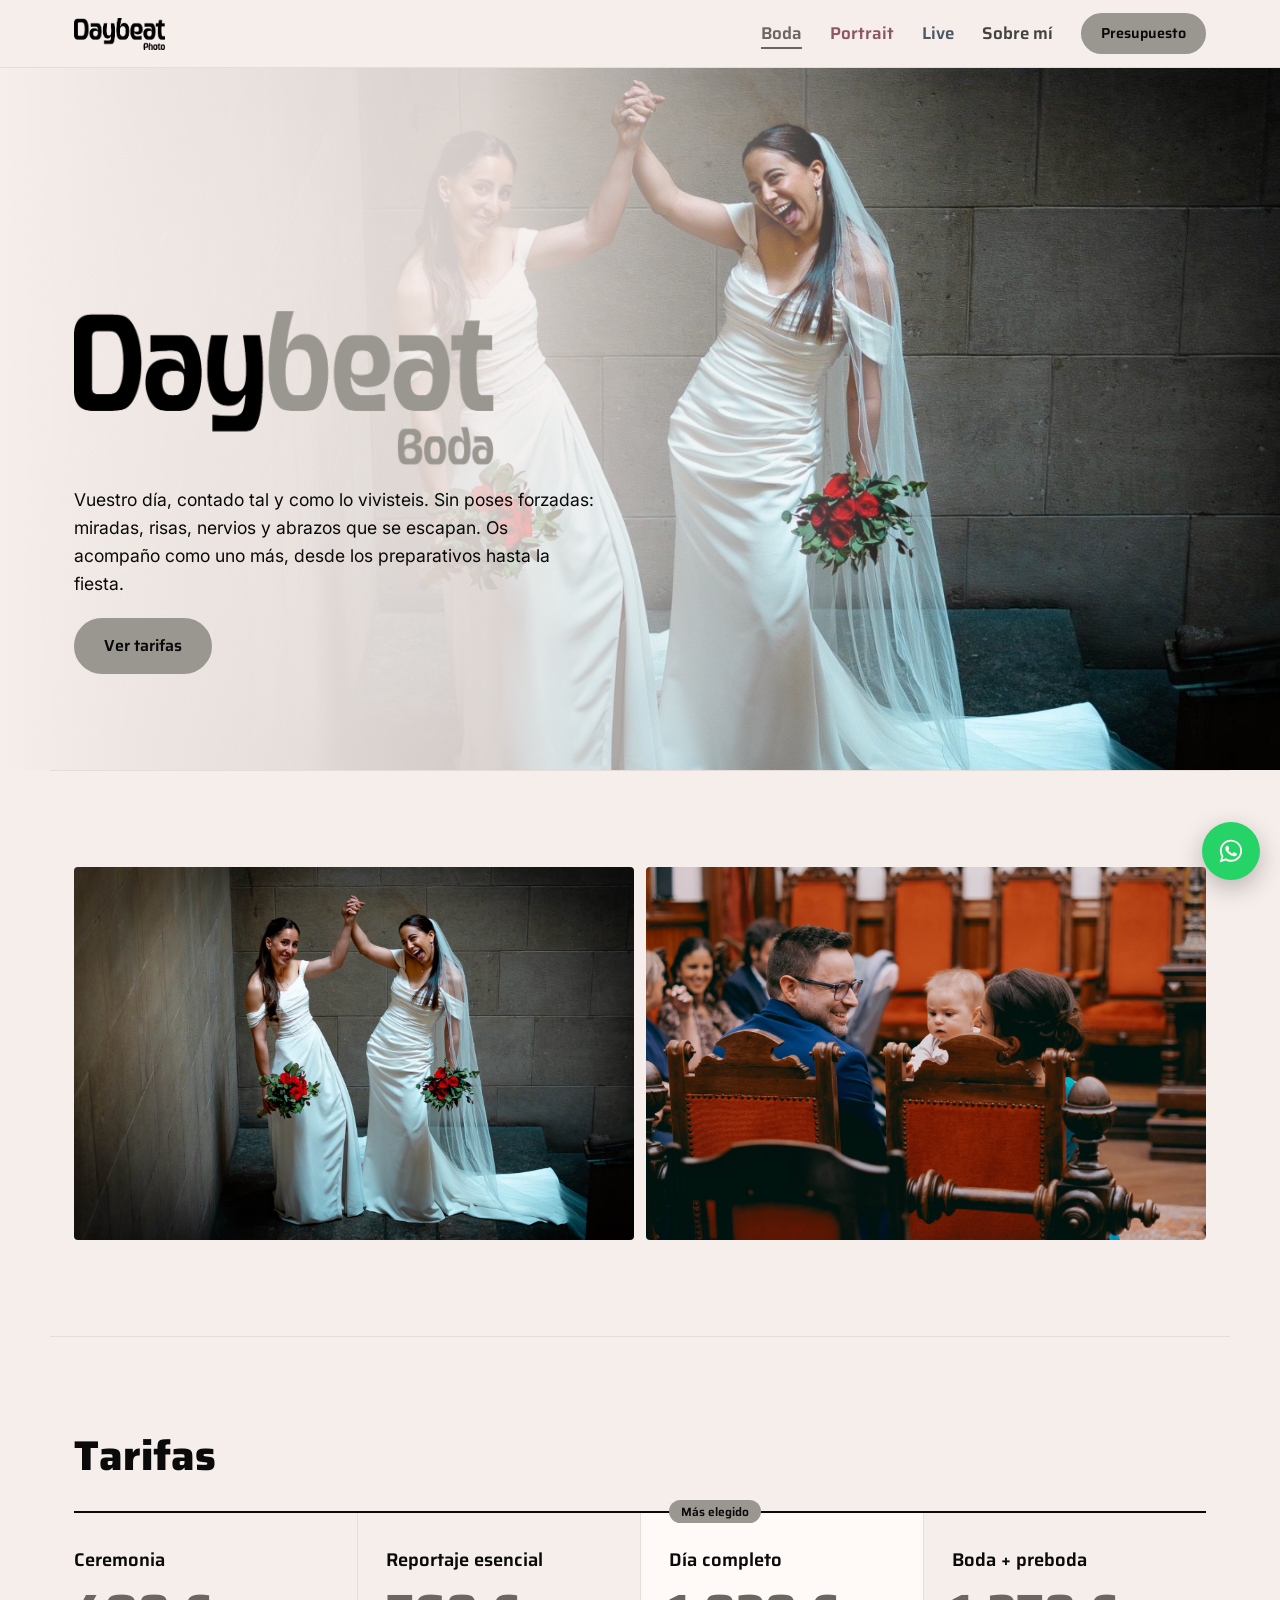
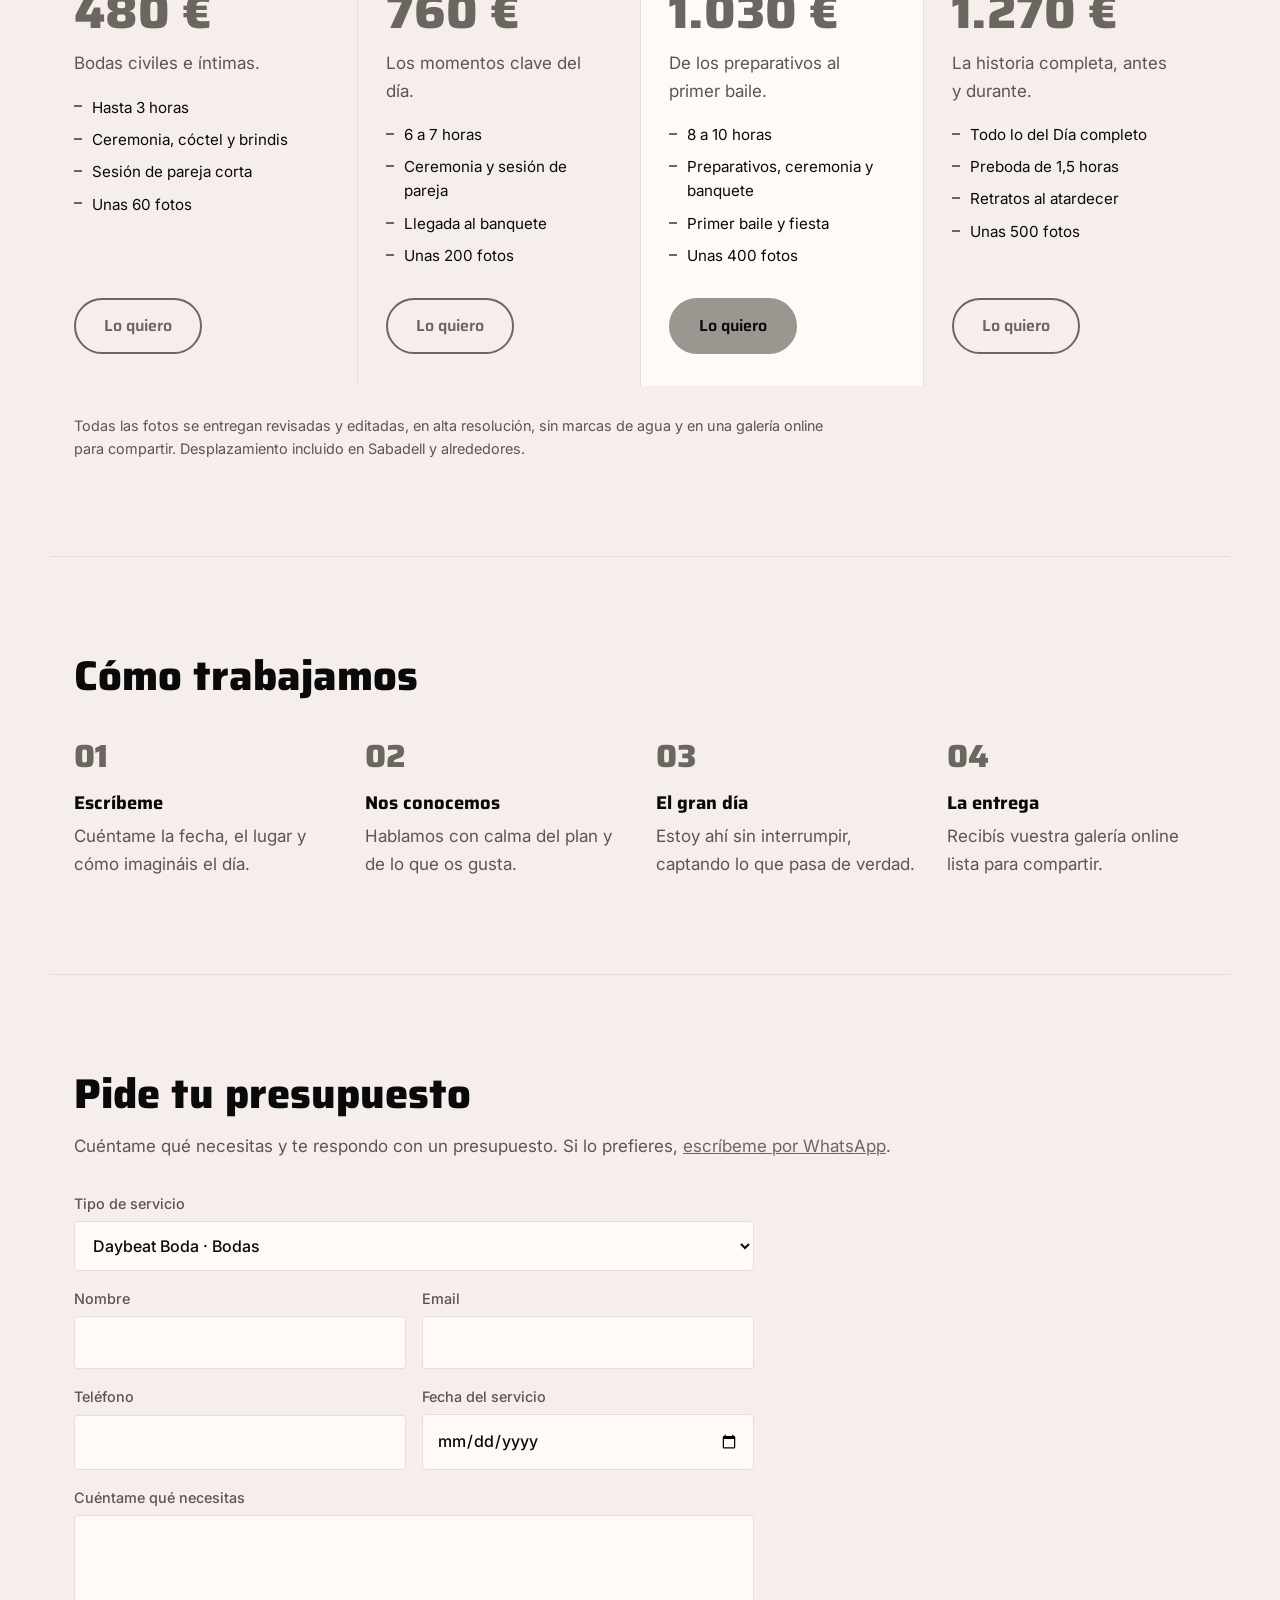
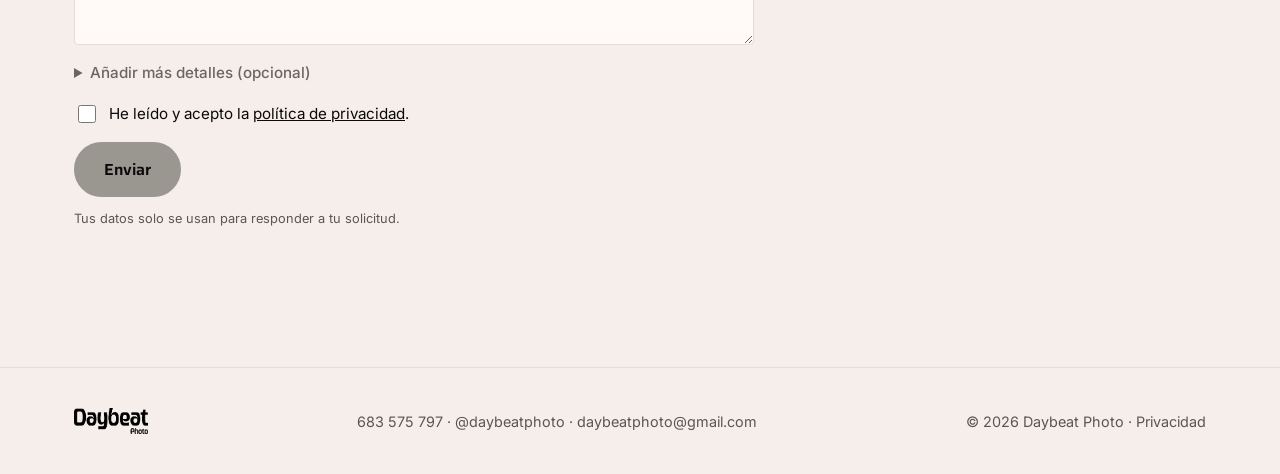
==== boda.html @ 6fe8c912 "Web de Daybeat Photo: portada, Boda, Portrait, Live y privacidad Co-Authored-By: Claude Opus 5.5 (1M" ====
<!doctype html>
<html lang="es">
<head>
  <meta charset="utf-8">
  <meta name="viewport" content="width=device-width, initial-scale=1">
  <title>Daybeat Boda · Fotografía de bodas en Sabadell</title>
  <meta name="description" content="Fotografía de bodas emocional y espontánea en Sabadell. Tarifas desde 480 €.">
  <link rel="preconnect" href="https://fonts.googleapis.com">
  <link rel="preconnect" href="https://fonts.gstatic.com" crossorigin>
  <link href="https://fonts.googleapis.com/css2?family=Saira:wght@400;600;800&family=Inter:wght@400;500&display=swap" rel="stylesheet">
  <link rel="stylesheet" href="styles.css">
</head>
<body class="boda">
  <header class="nav">
    <a class="logo" href="index.html"><img src="img/daybeat-photo.png" alt="Daybeat Photo, inicio"></a>
    <nav>
      <a href="boda.html" class="boda" aria-current="page">Boda</a>
      <a href="portrait.html" class="portrait">Portrait</a>
      <a href="live.html" class="live">Live</a>
      <a href="index.html#sobre-mi" class="nav-about">Sobre mí</a>
      <a href="#contacto" class="btn btn-small">Presupuesto</a>
    </nav>
  </header>

  <main>
    <section class="cover" style="--pos:center 35%">
      <img class="cover-img" src="img/boda/boda-novias.jpg" alt="">
      <div class="cover-inner">
        <img class="brand-logo" src="img/daybeat-boda.png" alt="Daybeat Boda">
        <p class="brand-intro">Vuestro día, contado tal y como lo vivisteis. Sin poses forzadas: miradas, risas, nervios y abrazos que se escapan. Os acompaño como uno más, desde los preparativos hasta la fiesta.</p>
        <a href="#tarifas" class="btn">Ver tarifas</a>
      </div>
    </section>

    <section class="work">
      <div class="gallery">
        <div class="g-row">
          <img src="img/boda/boda-novias.jpg" alt="Dos novias celebrando con los ramos en la mano" loading="lazy" style="flex:1.501 1 0%;aspect-ratio:1.501">
          <img src="img/boda/boda-ceremonia-civil.jpg" alt="Invitados con un bebé durante una ceremonia civil" loading="lazy" style="flex:1.500 1 0%;aspect-ratio:1.500">
        </div>
      </div>
    </section>

    <section id="tarifas">
      <h2>Tarifas</h2>
      <div class="packs cols-4">
        <article class="pack">
          <h4>Ceremonia</h4>
          <p class="price">480 €</p>
          <p class="pack-desc">Bodas civiles e íntimas.</p>
          <ul>
            <li>Hasta 3 horas</li>
            <li>Ceremonia, cóctel y brindis</li>
            <li>Sesión de pareja corta</li>
            <li>Unas 60 fotos</li>
          </ul>
          <a href="#contacto" class="btn btn-outline" data-servicio="Bodas" data-pack="Ceremonia (480 €)">Lo quiero</a>
        </article>
        <article class="pack">
          <h4>Reportaje esencial</h4>
          <p class="price">760 €</p>
          <p class="pack-desc">Los momentos clave del día.</p>
          <ul>
            <li>6 a 7 horas</li>
            <li>Ceremonia y sesión de pareja</li>
            <li>Llegada al banquete</li>
            <li>Unas 200 fotos</li>
          </ul>
          <a href="#contacto" class="btn btn-outline" data-servicio="Bodas" data-pack="Reportaje esencial (760 €)">Lo quiero</a>
        </article>
        <article class="pack featured">
          <p class="tag">Más elegido</p>
          <h4>Día completo</h4>
          <p class="price">1.030 €</p>
          <p class="pack-desc">De los preparativos al primer baile.</p>
          <ul>
            <li>8 a 10 horas</li>
            <li>Preparativos, ceremonia y banquete</li>
            <li>Primer baile y fiesta</li>
            <li>Unas 400 fotos</li>
          </ul>
          <a href="#contacto" class="btn" data-servicio="Bodas" data-pack="Día completo (1.030 €)">Lo quiero</a>
        </article>
        <article class="pack">
          <h4>Boda + preboda</h4>
          <p class="price">1.270 €</p>
          <p class="pack-desc">La historia completa, antes y durante.</p>
          <ul>
            <li>Todo lo del Día completo</li>
            <li>Preboda de 1,5 horas</li>
            <li>Retratos al atardecer</li>
            <li>Unas 500 fotos</li>
          </ul>
          <a href="#contacto" class="btn btn-outline" data-servicio="Bodas" data-pack="Boda + preboda (1.270 €)">Lo quiero</a>
        </article>
      </div>
      <p class="note">Todas las fotos se entregan revisadas y editadas, en alta resolución, sin marcas de agua y en una galería online para compartir. Desplazamiento incluido en Sabadell y alrededores.</p>
    </section>

    <section class="how">
      <h2>Cómo trabajamos</h2>
      <ol class="steps">
        <li><strong>Escríbeme</strong><span>Cuéntame la fecha, el lugar y cómo imagináis el día.</span></li>
        <li><strong>Nos conocemos</strong><span>Hablamos con calma del plan y de lo que os gusta.</span></li>
        <li><strong>El gran día</strong><span>Estoy ahí sin interrumpir, captando lo que pasa de verdad.</span></li>
        <li><strong>La entrega</strong><span>Recibís vuestra galería online lista para compartir.</span></li>
      </ol>
    </section>

    <section id="contacto" class="contact">
      <h2>Pide tu presupuesto</h2>
      <p>Cuéntame qué necesitas y te respondo con un presupuesto. Si lo prefieres, <a href="https://wa.me/34683575797" target="_blank" rel="noopener">escríbeme por WhatsApp</a>.</p>
      <form id="lead-form" novalidate>
        <label>Tipo de servicio
          <select name="servicio" required>
            <option value="">Elige una opción</option>
            <option value="Bodas" selected>Daybeat Boda · Bodas</option>
            <option value="Sesiones personales">Daybeat Portrait · Sesiones personales</option>
            <option value="Conciertos">Daybeat Live · Conciertos, teatro y Carnaval</option>
          </select>
        </label>
        <div class="row">
          <label>Nombre<input name="nombre" required autocomplete="name"></label>
          <label>Email<input name="email" type="email" required autocomplete="email"></label>
        </div>
        <div class="row">
          <label>Teléfono<input name="telefono" type="tel" autocomplete="tel"></label>
          <label>Fecha del servicio<input name="fecha" type="date"></label>
        </div>
        <label>Cuéntame qué necesitas<textarea name="mensaje" rows="4"></textarea></label>
        <details class="more">
          <summary>Añadir más detalles (opcional)</summary>
          <div class="more-fields">
            <div class="row">
              <label>Ubicación<input name="ubicacion"></label>
              <label>Duración<input name="duracion" placeholder="p. ej. 4 horas"></label>
            </div>
            <div class="row">
              <label>Personas<input name="personas" type="number" min="1"></label>
              <label>Presupuesto aproximado<input name="presupuesto" placeholder="p. ej. 800 €"></label>
            </div>
            <label>Extras<input name="extras" placeholder="Álbum, vídeo, segundo fotógrafo..."></label>
          </div>
        </details>
        <label class="check"><input type="checkbox" name="privacidad" required><span>He leído y acepto la <a href="privacidad.html" target="_blank">política de privacidad</a>.</span></label>
        <input name="web" class="hp" tabindex="-1" autocomplete="off" aria-hidden="true">
        <button class="btn" type="submit">Enviar</button>
        <p class="legal">Tus datos solo se usan para responder a tu solicitud.</p>
        <p id="form-status" role="status"></p>
      </form>
    </section>
  </main>

  <footer>
    <a href="index.html"><img src="img/daybeat-photo.png" alt="Daybeat Photo"></a>
    <span><a href="https://wa.me/34683575797">683 575 797</a> · <a href="https://instagram.com/daybeatphoto">@daybeatphoto</a> · <a href="mailto:daybeatphoto@gmail.com">daybeatphoto@gmail.com</a></span>
    <span>© <span id="year"></span> Daybeat Photo · <a href="privacidad.html">Privacidad</a></span>
  </footer>

  <a class="wa-float" href="https://wa.me/34683575797?text=Hola%20David%2C%20he%20visto%20tu%20web%20y%20me%20gustar%C3%ADa%20pedir%20informaci%C3%B3n." target="_blank" rel="noopener" aria-label="Escríbeme por WhatsApp">
    <svg viewBox="0 0 32 32" width="28" height="28" aria-hidden="true"><path fill="currentColor" d="M16 3C9 3 3.3 8.6 3.3 15.6c0 2.4.7 4.7 1.9 6.7L3 29l6.9-2.2c1.9 1 4 1.6 6.1 1.6 7 0 12.7-5.6 12.7-12.6S23 3 16 3zm0 23.1c-1.9 0-3.8-.5-5.4-1.5l-.4-.2-4.1 1.3 1.3-4-.3-.4c-1.1-1.7-1.7-3.6-1.7-5.6C5.4 9.8 10.2 5.1 16 5.1s10.6 4.7 10.6 10.5S21.8 26.1 16 26.1zm5.8-7.8c-.3-.2-1.9-.9-2.2-1s-.5-.2-.7.2-.8 1-1 1.2-.4.2-.7.1c-.3-.2-1.3-.5-2.5-1.6-.9-.8-1.5-1.8-1.7-2.1s0-.5.1-.6l.5-.6c.2-.2.2-.4.3-.6s0-.4 0-.6c-.1-.2-.7-1.7-1-2.3-.3-.6-.5-.5-.7-.5h-.6c-.2 0-.6.1-.9.4s-1.2 1.1-1.2 2.7 1.2 3.1 1.3 3.3c.2.2 2.3 3.5 5.6 4.9 2.8 1.1 3.3.9 3.9.8.6-.1 1.9-.8 2.2-1.5s.3-1.4.2-1.5c-.1-.2-.3-.3-.6-.4z"/></svg>
  </a>
  <script src="main.js"></script>
</body>
</html>
---- styles.css ----
:root {
  --bg: #f6eeeb; --surface: #fffaf8; --text: #0a0a0a; --muted: #5c5653; --line: #e6dcd8;
  --boda: #9a9690; --boda-ink: #6b6760; --portrait: #6a2434; --live: #162638;
  --accent: var(--text); --accent-ink: var(--accent); --on-accent: #fff;
  --radius: 4px; --max: 1180px;
  --display: "Saira", system-ui, sans-serif;
  font-family: "Inter", system-ui, -apple-system, "Segoe UI", sans-serif;
}
.boda { --accent: var(--boda); --accent-ink: var(--boda-ink); --on-accent: var(--text); }
.portrait { --accent: var(--portrait); }
.live { --accent: var(--live); }
/* Live: modo oscuro, como un escenario */
body.dark { --bg: #0d1520; --surface: #142131; --text: #f3eee9; --muted: #a8b2bd; --line: #223247;
  --accent: #9fb6cf; --accent-ink: #9fb6cf; --on-accent: #0d1520; }

* { box-sizing: border-box; }
html { scroll-behavior: smooth; scroll-padding-top: 80px; }
body { margin: 0; background: var(--bg); color: var(--text); line-height: 1.6; font-size: 17px; }
a { color: inherit; }
img { max-width: 100%; display: block; }
h1 { margin: 0; }
h2 { font-family: var(--display); font-weight: 800; font-size: clamp(1.8rem, 4vw, 2.6rem); line-height: 1.1; margin: 0 0 32px; }
main > section { max-width: var(--max); margin: 0 auto; padding: 96px 24px; }
main > section + section { border-top: 1px solid var(--line); }

/* Botones */
.btn { display: inline-block; background: var(--accent); color: var(--on-accent); border: 2px solid var(--accent);
  padding: 13px 28px; border-radius: 999px; font-family: var(--display); font-weight: 600; font-size: 1rem;
  text-decoration: none; cursor: pointer; transition: transform .2s, opacity .2s; }
.btn:hover { transform: translateY(-1px); opacity: .9; }
.btn-outline { background: transparent; color: var(--accent-ink); border-color: currentColor; }
.btn-light { background: #fff; color: #0a0a0a; border-color: #fff; }
.btn-small { padding: 7px 18px; font-size: .9rem; }

/* Navegación */
.nav { position: sticky; top: 0; z-index: 20; background: color-mix(in srgb, var(--bg) 92%, transparent);
  backdrop-filter: blur(10px); border-bottom: 1px solid var(--line); display: flex; justify-content: space-between;
  align-items: center; height: 68px; padding: 0 max(24px, calc((100% - var(--max)) / 2 + 24px));
  transition: background .3s, border-color .3s; }
.logo img { height: 32px; width: auto; }
.nav nav { display: flex; gap: 28px; align-items: center; font-family: var(--display); font-weight: 600; }
.nav nav a:not(.btn) { text-decoration: none; color: var(--text); opacity: .75; }
.nav nav a:not(.btn):hover, .nav nav a[aria-current="page"] { opacity: 1; }
.nav nav a[aria-current="page"] { text-decoration: underline; text-decoration-thickness: 2px; text-underline-offset: 8px; }
.nav nav a.boda { color: var(--boda-ink); }
.nav nav a.portrait { color: var(--portrait); }
.nav nav a.live { color: var(--live); }
body.dark .nav nav a.boda, body.dark .nav nav a.portrait, body.dark .nav nav a.live { color: var(--text); }
/* En la portada el menú flota sobre la foto hasta que haces scroll */
body.home .nav { position: fixed; left: 0; right: 0; background: transparent; border-color: transparent; backdrop-filter: none; }
body.home .nav:not(.solid) .logo img { filter: brightness(0) invert(1); }
body.home .nav:not(.solid) nav a:not(.btn) { color: #fff; opacity: .9; }
body.home .nav:not(.solid) .btn { background: #fff; color: #0a0a0a; border-color: #fff; }
body.home .nav.solid { background: color-mix(in srgb, var(--bg) 92%, transparent); backdrop-filter: blur(10px); border-color: var(--line); }

/* Portada: foto de David a pantalla completa */
.home-hero { position: relative; height: 100svh; min-height: 560px; max-width: none !important; padding: 0 !important;
  display: grid; place-items: center; text-align: center; color: #fff; overflow: hidden; }
.hero-bg, .hero-bg img { position: absolute; inset: 0; width: 100%; height: 100%; }
.hero-bg img { object-fit: cover; object-position: center; animation: hero-zoom 20s ease-out both; }
@keyframes hero-zoom { from { transform: scale(1.06); } to { transform: scale(1); } }
.hero-bg::after { content: ""; position: absolute; inset: 0; background: linear-gradient(180deg, rgba(0,0,0,.45), rgba(0,0,0,.35) 45%, rgba(0,0,0,.65)); }
.home-hero-inner { position: relative; padding: 0 24px; display: grid; justify-items: center; gap: 20px; }
.home-hero h1 img { width: min(560px, 82vw); }
.home-hero .lead { font-size: clamp(1.05rem, 2.4vw, 1.3rem); margin: 0 0 12px; text-shadow: 0 1px 12px rgba(0,0,0,.4); }

/* Tarjetas de servicios */
.cards { display: grid; grid-template-columns: repeat(3, 1fr); gap: 24px; }
.card { background: var(--surface); border-radius: var(--radius); overflow: hidden; text-decoration: none;
  display: grid; justify-items: center; gap: 14px; padding-bottom: 28px; transition: transform .25s, box-shadow .25s; }
.card:hover { transform: translateY(-6px); box-shadow: 0 18px 40px rgba(0,0,0,.12); }
.card-photo { width: 100%; aspect-ratio: 4 / 5; object-fit: cover; transition: transform .6s; }
.card:hover .card-photo { transform: scale(1.03); }
.card-logo { width: 68%; margin-top: 10px; }
.card span { font-family: var(--display); font-weight: 600; color: var(--accent-ink); font-size: .95rem; }

/* Cabecera de cada servicio */
.cover { position: relative; max-width: none !important; padding: 0 !important; min-height: 78svh; display: grid; align-items: end; overflow: hidden; }
.cover-img { position: absolute; inset: 0; width: 100%; height: 100%; object-fit: cover; object-position: var(--pos, center); }
.cover::after { content: ""; position: absolute; inset: 0; background: linear-gradient(90deg, var(--bg) 0%, color-mix(in srgb, var(--bg) 85%, transparent) 38%, transparent 75%); }
.cover-inner { position: relative; z-index: 1; width: 100%; max-width: var(--max); margin: 0 auto; padding: 96px 24px; display: grid; gap: 20px; justify-items: start; }
.brand-logo { width: min(420px, 80vw); }
.brand-intro { max-width: 520px; font-size: 1.1rem; margin: 0; }

/* Galería: cada foto con su proporción, sin recortes */
.gallery { display: grid; gap: 12px; }
.g-row { display: flex; gap: 12px; }
.gallery img { min-width: 0; height: auto; border-radius: var(--radius); cursor: zoom-in; transition: opacity .2s; }
.gallery img:hover { opacity: .9; }
.lightbox { position: fixed; inset: 0; background: rgba(0,0,0,.92); display: grid; place-items: center; z-index: 50; cursor: zoom-out; }
.lightbox img { max-width: 92vw; max-height: 90vh; border-radius: var(--radius); }

/* Tarifas */
.packs { display: grid; gap: 0; border-top: 2px solid var(--text); }
.cols-4 { grid-template-columns: repeat(4, 1fr); }
.cols-3 { grid-template-columns: repeat(3, 1fr); }
.pack { position: relative; padding: 32px 28px 32px 0; display: flex; flex-direction: column; gap: 10px; }
.pack + .pack { padding-left: 28px; border-left: 1px solid var(--line); }
.pack h4 { font-family: var(--display); font-weight: 600; font-size: 1.15rem; margin: 0; }
.price { font-family: var(--display); font-weight: 800; font-size: clamp(2.2rem, 4vw, 3rem); line-height: 1; margin: 4px 0; color: var(--accent-ink); }
.pack-desc { margin: 0; color: var(--muted); }
.pack ul { list-style: none; margin: 8px 0 20px; padding: 0; display: grid; gap: 8px; font-size: .95rem; flex: 1; align-content: start; }
.pack li { padding-left: 18px; position: relative; }
.pack li::before { content: ""; position: absolute; left: 0; top: .65em; width: 8px; height: 2px; background: var(--accent-ink); }
.pack .btn { align-self: start; }
.pack .tag { position: absolute; top: -13px; left: 28px; margin: 0; background: var(--accent); color: var(--on-accent);
  font-family: var(--display); font-size: .75rem; font-weight: 600; padding: 2px 12px; border-radius: 999px; }
.pack.featured { background: var(--surface); padding-left: 28px; }
.note { color: var(--muted); font-size: .9rem; margin: 28px 0 0; max-width: 760px; }

/* Cómo trabajamos */
.steps { list-style: none; counter-reset: step; padding: 0; margin: 0; display: grid; grid-template-columns: repeat(4, 1fr); gap: 32px; }
.steps li { counter-increment: step; display: grid; gap: 6px; align-content: start; }
.steps li::before { content: counter(step, decimal-leading-zero); font-family: var(--display); font-weight: 800; font-size: 2rem; color: var(--accent-ink); }
.steps strong { font-family: var(--display); font-size: 1.15rem; }
.steps span { color: var(--muted); }

/* Sobre mí */
.about { display: grid; justify-items: center; text-align: center; }
.about img { width: 260px; aspect-ratio: 1; object-fit: cover; border-radius: 50%; }
.about h2 { margin-bottom: 16px; }
.about p { color: var(--muted); max-width: 580px; }
.contact-links { display: flex; flex-wrap: wrap; gap: 20px; align-items: center; justify-content: center; margin-top: 8px; }
.contact-links a:not(.btn) { text-underline-offset: 4px; }

/* Formulario */
.contact > p { color: var(--muted); margin: -16px 0 32px; }
.contact > p a { color: var(--accent-ink); }
form { display: grid; gap: 16px; max-width: 680px; }
.row { display: grid; grid-template-columns: 1fr 1fr; gap: 16px; }
label { display: grid; gap: 6px; color: var(--muted); font-size: .9rem; font-weight: 500; }
input, textarea, select { width: 100%; min-width: 0; background: var(--surface); border: 1px solid var(--line); color: var(--text);
  padding: 13px 14px; border-radius: var(--radius); font: inherit; font-size: 1rem; }
input:focus, textarea:focus, select:focus { outline: 2px solid var(--accent-ink); border-color: transparent; }
body.dark input, body.dark select, body.dark textarea { color-scheme: dark; }
.more summary { cursor: pointer; color: var(--accent-ink); font-weight: 500; font-size: .95rem; }
.more-fields { display: grid; gap: 16px; margin-top: 16px; }
form .btn { justify-self: start; }
.hp { position: absolute; left: -9999px; }
#form-status { min-height: 1.5em; margin: 0; }

/* Pie y WhatsApp */
footer { border-top: 1px solid var(--line); padding: 40px max(24px, calc((100% - var(--max)) / 2 + 24px));
  display: flex; justify-content: space-between; align-items: center; gap: 16px; color: var(--muted); font-size: .9rem; }
footer img { height: 26px; width: auto; }
footer a { text-decoration: none; }
footer a:hover { text-decoration: underline; }
.wa-float { position: fixed; right: 20px; bottom: 20px; z-index: 30; width: 58px; height: 58px; border-radius: 50%;
  background: #25d366; color: #fff; display: grid; place-items: center; box-shadow: 0 8px 24px rgba(0,0,0,.25); transition: transform .2s; }
.wa-float:hover { transform: scale(1.08); }

@media (max-width: 960px) {
  .cols-4, .cols-3 { grid-template-columns: 1fr 1fr; }
  .pack:nth-child(odd) { padding-left: 0; border-left: 0; }
  .pack:nth-child(n+3) { border-top: 1px solid var(--line); }
  .pack.featured { padding-left: 28px; }
  .steps { grid-template-columns: 1fr 1fr; }
  .cards { grid-template-columns: 1fr; max-width: 520px; margin: 0 auto; }
  .card-photo { aspect-ratio: 3 / 2; }
}
@media (max-width: 760px) {
  body { font-size: 16px; }
  main > section { padding: 64px 18px; }
  .nav { padding: 0 16px; }
  .nav nav { gap: 12px; font-size: .85rem; }
  .nav nav .nav-about { display: none; }
  .nav .btn-small { padding: 6px 12px; font-size: .8rem; }
  .logo img { height: 26px; }
  .cover { min-height: auto; align-items: stretch; }
  .cover-img { position: relative; height: 46svh; }
  .cover::after { display: none; }
  .cover-inner { padding: 32px 18px 8px; }
  .cols-4, .cols-3, .steps, .row { grid-template-columns: 1fr; }
  .pack, .pack + .pack, .pack.featured { padding: 28px 0; border-left: 0; }
  .pack + .pack { border-top: 1px solid var(--line); }
  .pack.featured { padding: 28px 18px; }
  .g-row { flex-direction: column; }
  .gallery img { width: 100%; }
  .about { grid-template-columns: 1fr; justify-items: center; text-align: center; gap: 24px; }
  .about img { width: 180px; }
  .contact-links { justify-content: center; }
  footer { flex-direction: column; text-align: center; }
  .wa-float { width: 52px; height: 52px; right: 14px; bottom: 14px; }
}
@media (prefers-reduced-motion: reduce) { html { scroll-behavior: auto; } .hero-bg img { animation: none; } }
label, .row > * { min-width: 0; }

/* Privacidad */
.check { display: flex; gap: 10px; align-items: flex-start; font-weight: 400; color: var(--text); font-size: .95rem; }
.check input { width: 18px; height: 18px; margin-top: 3px; flex: none; accent-color: var(--accent-ink); }
.check a, footer span a { color: inherit; }
.legal { color: var(--muted); font-size: .8rem; margin: -4px 0 0; }
.legal-page { max-width: 760px !important; }
.legal-page h1 { font-family: var(--display); font-weight: 800; font-size: clamp(2rem, 5vw, 3rem); line-height: 1.1; margin: 0 0 8px; }
.legal-page .updated { color: var(--muted); margin: 0 0 40px; }
.legal-page h2 { font-size: 1.3rem; margin: 36px 0 8px; }
.legal-page p { margin: 0; color: var(--muted); }
.legal-page a { color: var(--text); }
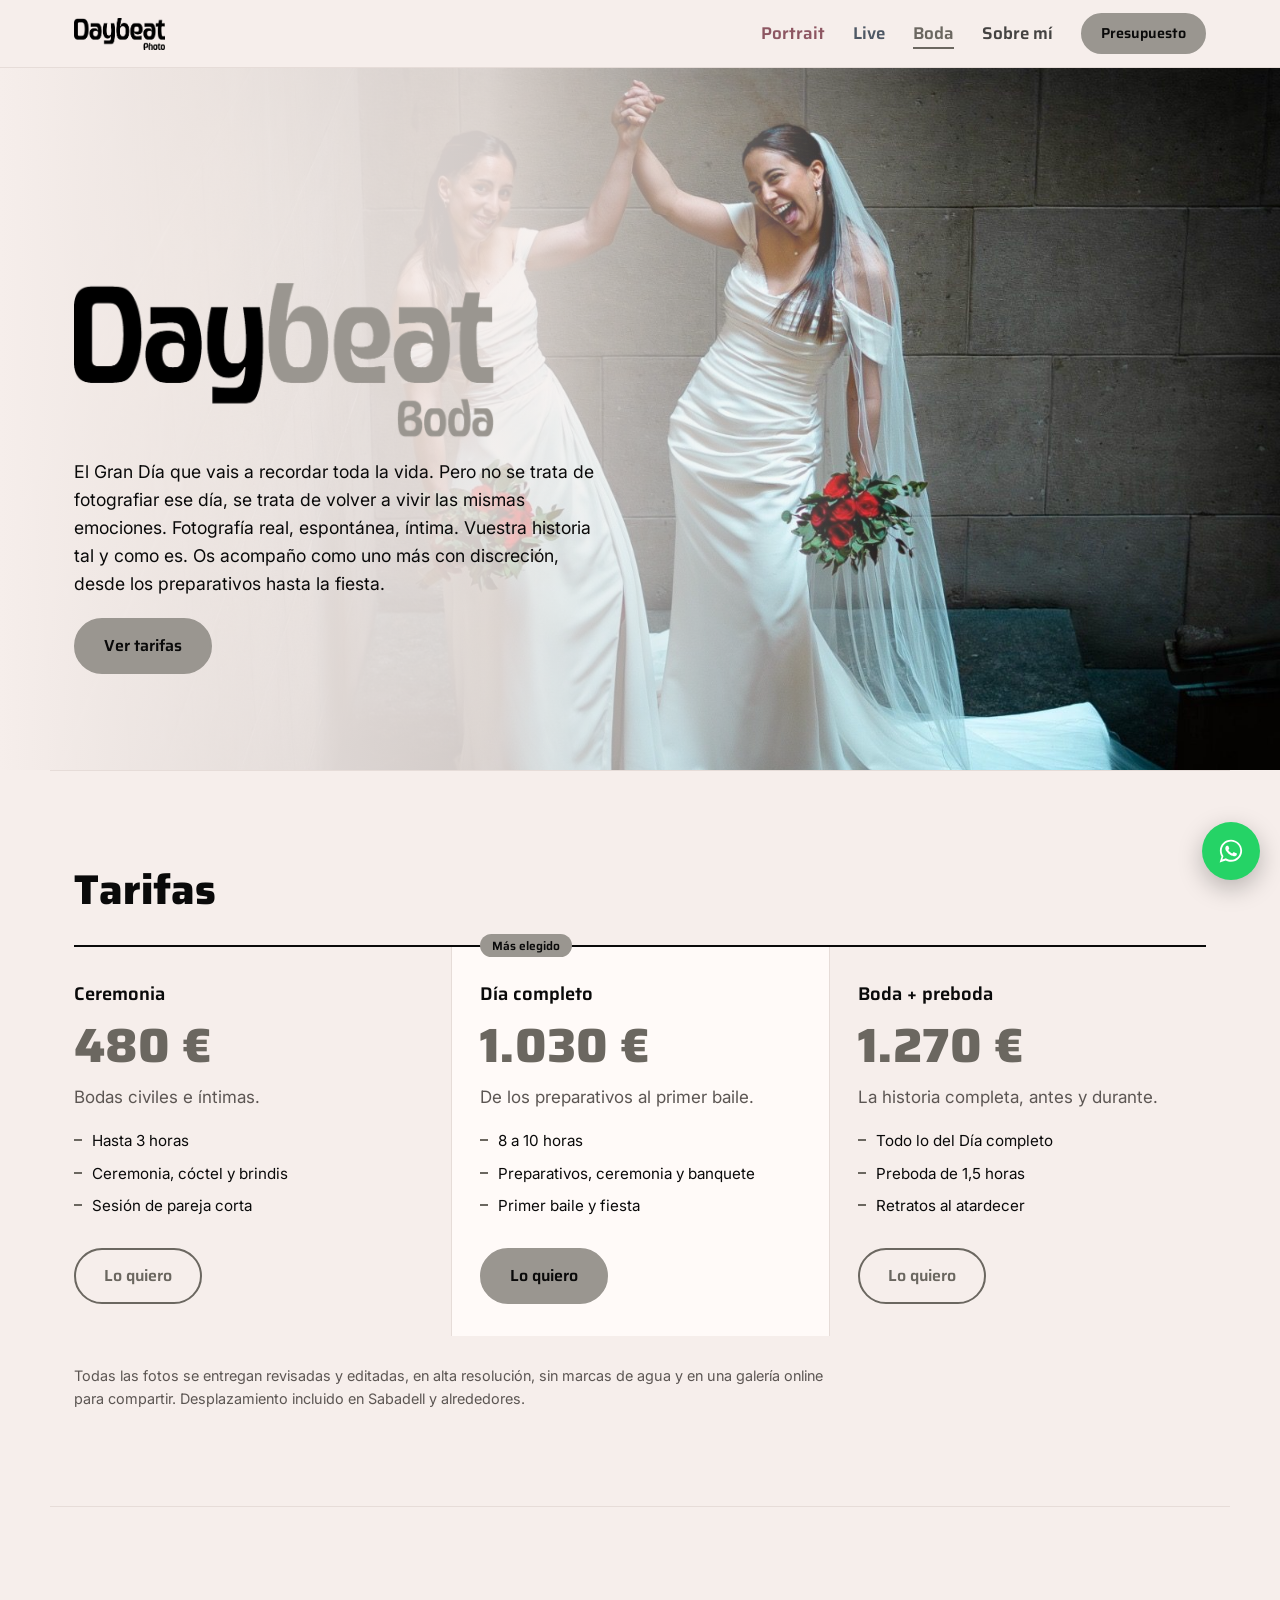
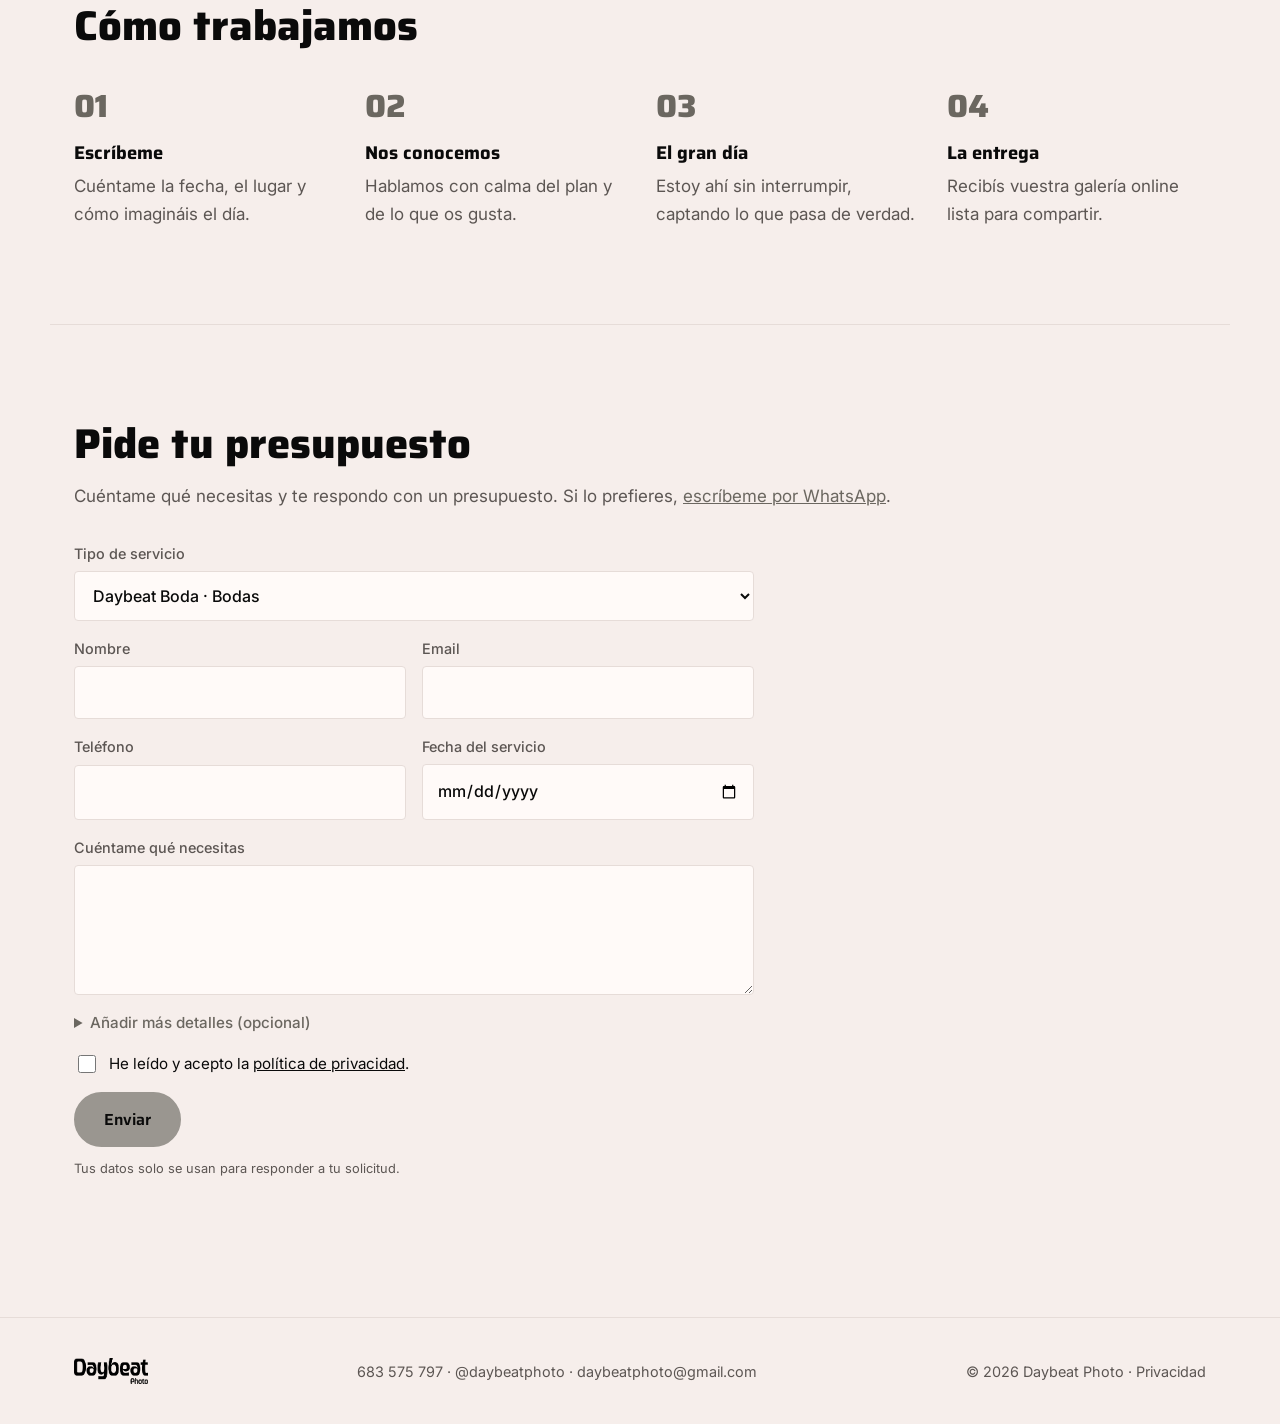
==== commit f744a2d6: "Cambios del cliente: portada nueva, orden del menú, textos y tarifas de Boda Co-Authored-By: Claude " ====
--- a/boda.html
+++ b/boda.html
@@ -14,9 +14,9 @@
   <header class="nav">
     <a class="logo" href="index.html"><img src="img/daybeat-photo.png" alt="Daybeat Photo, inicio"></a>
     <nav>
-      <a href="boda.html" class="boda" aria-current="page">Boda</a>
       <a href="portrait.html" class="portrait">Portrait</a>
       <a href="live.html" class="live">Live</a>
+      <a href="boda.html" class="boda" aria-current="page">Boda</a>
       <a href="index.html#sobre-mi" class="nav-about">Sobre mí</a>
       <a href="#contacto" class="btn btn-small">Presupuesto</a>
     </nav>
@@ -27,23 +27,14 @@
       <img class="cover-img" src="img/boda/boda-novias.jpg" alt="">
       <div class="cover-inner">
         <img class="brand-logo" src="img/daybeat-boda.png" alt="Daybeat Boda">
-        <p class="brand-intro">Vuestro día, contado tal y como lo vivisteis. Sin poses forzadas: miradas, risas, nervios y abrazos que se escapan. Os acompaño como uno más, desde los preparativos hasta la fiesta.</p>
+        <p class="brand-intro">El Gran Día que vais a recordar toda la vida. Pero no se trata de fotografiar ese día, se trata de volver a vivir las mismas emociones. Fotografía real, espontánea, íntima. Vuestra historia tal y como es. Os acompaño como uno más con discreción, desde los preparativos hasta la fiesta.</p>
         <a href="#tarifas" class="btn">Ver tarifas</a>
-      </div>
-    </section>
-
-    <section class="work">
-      <div class="gallery">
-        <div class="g-row">
-          <img src="img/boda/boda-novias.jpg" alt="Dos novias celebrando con los ramos en la mano" loading="lazy" style="flex:1.501 1 0%;aspect-ratio:1.501">
-          <img src="img/boda/boda-ceremonia-civil.jpg" alt="Invitados con un bebé durante una ceremonia civil" loading="lazy" style="flex:1.500 1 0%;aspect-ratio:1.500">
-        </div>
       </div>
     </section>
 
     <section id="tarifas">
       <h2>Tarifas</h2>
-      <div class="packs cols-4">
+      <div class="packs cols-3">
         <article class="pack">
           <h4>Ceremonia</h4>
           <p class="price">480 €</p>
@@ -52,21 +43,8 @@
             <li>Hasta 3 horas</li>
             <li>Ceremonia, cóctel y brindis</li>
             <li>Sesión de pareja corta</li>
-            <li>Unas 60 fotos</li>
           </ul>
           <a href="#contacto" class="btn btn-outline" data-servicio="Bodas" data-pack="Ceremonia (480 €)">Lo quiero</a>
-        </article>
-        <article class="pack">
-          <h4>Reportaje esencial</h4>
-          <p class="price">760 €</p>
-          <p class="pack-desc">Los momentos clave del día.</p>
-          <ul>
-            <li>6 a 7 horas</li>
-            <li>Ceremonia y sesión de pareja</li>
-            <li>Llegada al banquete</li>
-            <li>Unas 200 fotos</li>
-          </ul>
-          <a href="#contacto" class="btn btn-outline" data-servicio="Bodas" data-pack="Reportaje esencial (760 €)">Lo quiero</a>
         </article>
         <article class="pack featured">
           <p class="tag">Más elegido</p>
@@ -77,7 +55,6 @@
             <li>8 a 10 horas</li>
             <li>Preparativos, ceremonia y banquete</li>
             <li>Primer baile y fiesta</li>
-            <li>Unas 400 fotos</li>
           </ul>
           <a href="#contacto" class="btn" data-servicio="Bodas" data-pack="Día completo (1.030 €)">Lo quiero</a>
         </article>
@@ -89,7 +66,6 @@
             <li>Todo lo del Día completo</li>
             <li>Preboda de 1,5 horas</li>
             <li>Retratos al atardecer</li>
-            <li>Unas 500 fotos</li>
           </ul>
           <a href="#contacto" class="btn btn-outline" data-servicio="Bodas" data-pack="Boda + preboda (1.270 €)">Lo quiero</a>
         </article>
--- a/styles.css
+++ b/styles.css
@@ -57,8 +57,8 @@
 .home-hero { position: relative; height: 100svh; min-height: 560px; max-width: none !important; padding: 0 !important;
   display: grid; place-items: center; text-align: center; color: #fff; overflow: hidden; }
 .hero-bg, .hero-bg img { position: absolute; inset: 0; width: 100%; height: 100%; }
-.hero-bg img { object-fit: cover; object-position: center; animation: hero-zoom 20s ease-out both; }
-@keyframes hero-zoom { from { transform: scale(1.06); } to { transform: scale(1); } }
+.hero-bg img { object-fit: cover; object-position: center; animation: hero-zoom 14s cubic-bezier(.2,.6,.2,1) both; }
+@keyframes hero-zoom { from { transform: scale(1.25); } to { transform: scale(1); } }
 .hero-bg::after { content: ""; position: absolute; inset: 0; background: linear-gradient(180deg, rgba(0,0,0,.45), rgba(0,0,0,.35) 45%, rgba(0,0,0,.65)); }
 .home-hero-inner { position: relative; padding: 0 24px; display: grid; justify-items: center; gap: 20px; }
 .home-hero h1 img { width: min(560px, 82vw); }
@@ -196,3 +196,4 @@
 .legal-page h2 { font-size: 1.3rem; margin: 36px 0 8px; }
 .legal-page p { margin: 0; color: var(--muted); }
 .legal-page a { color: var(--text); }
+@media (max-width: 760px) { .hero-bg img { object-position: 75% center; } }
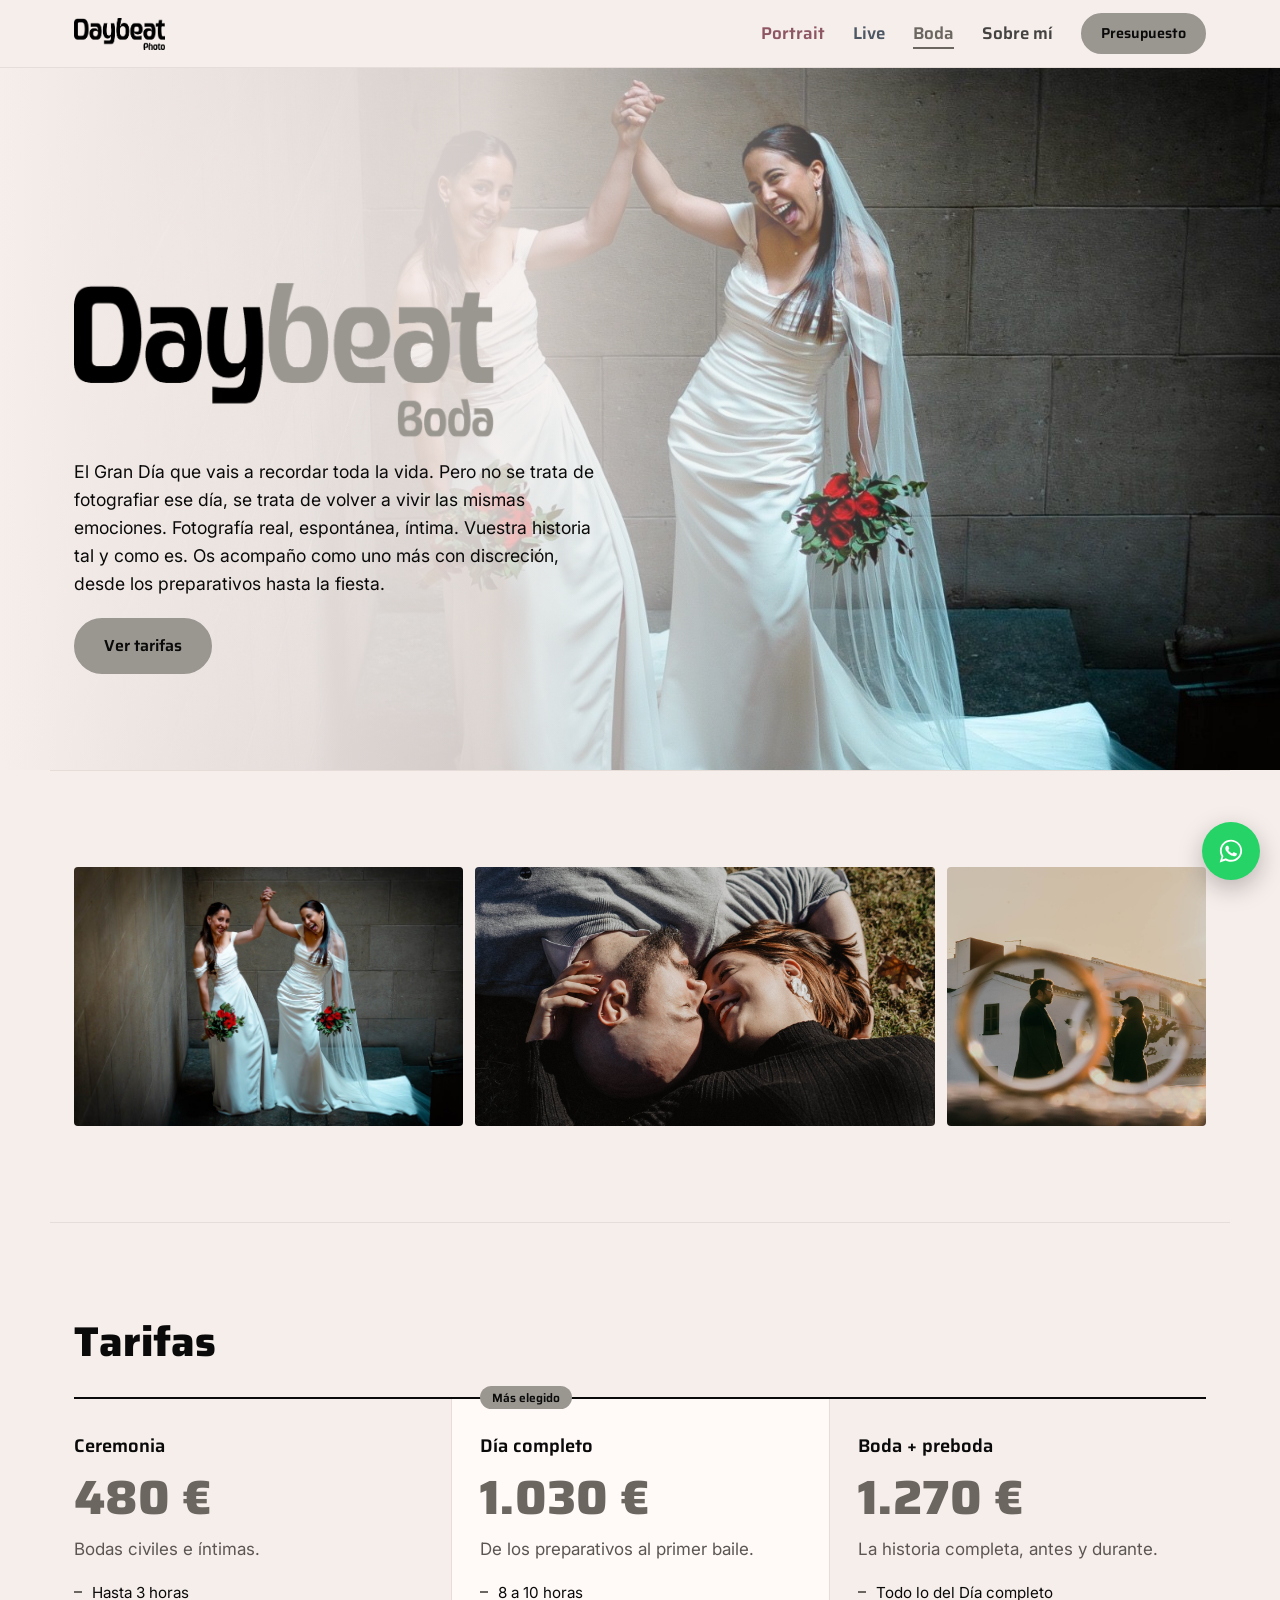
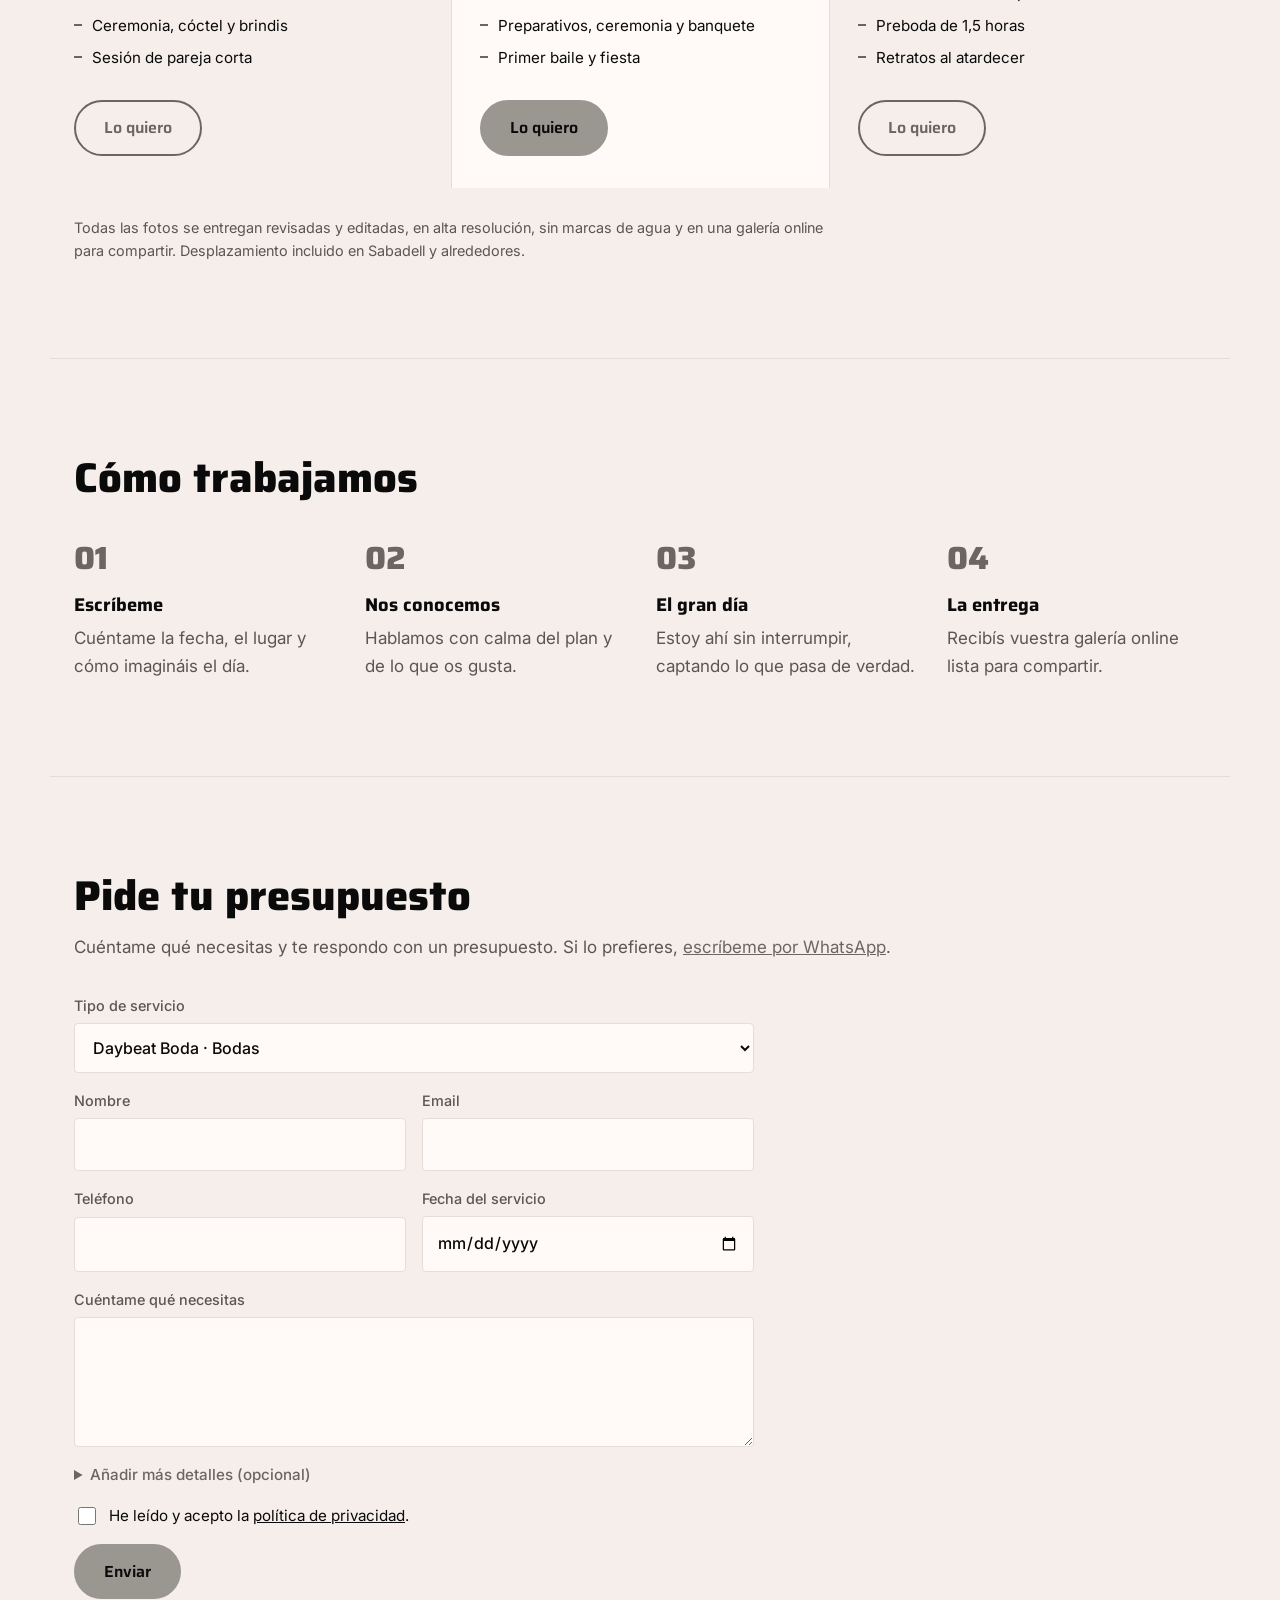
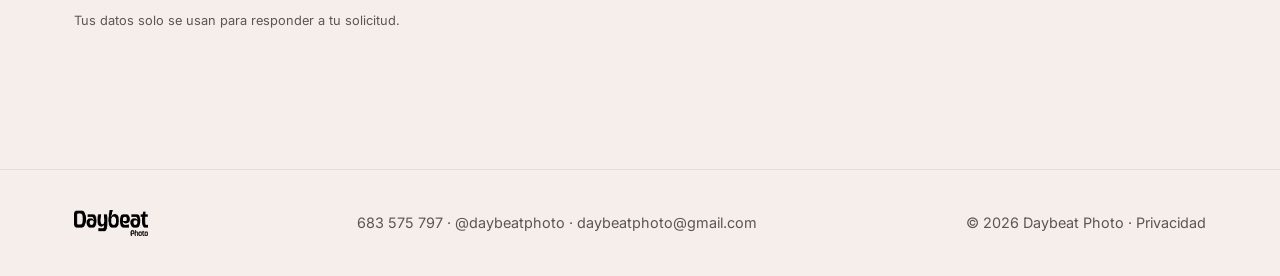
==== commit c3aa68dd: "Boda: dos fotos nuevas en la galería Co-Authored-By: Claude Opus 5.5 (1M context) <noreply@anthropic" ====
--- a/boda.html
+++ b/boda.html
@@ -29,6 +29,16 @@
         <img class="brand-logo" src="img/daybeat-boda.png" alt="Daybeat Boda">
         <p class="brand-intro">El Gran Día que vais a recordar toda la vida. Pero no se trata de fotografiar ese día, se trata de volver a vivir las mismas emociones. Fotografía real, espontánea, íntima. Vuestra historia tal y como es. Os acompaño como uno más con discreción, desde los preparativos hasta la fiesta.</p>
         <a href="#tarifas" class="btn">Ver tarifas</a>
+      </div>
+    </section>
+
+    <section class="work">
+      <div class="gallery">
+        <div class="g-row">
+          <img src="img/boda/boda-novias.jpg" alt="Dos novias celebrando con los ramos en la mano" loading="lazy" style="flex:1.501 1 0%;aspect-ratio:1.501">
+          <img src="img/boda/boda-pareja-cesped.jpg" alt="Pareja tumbada en el césped, mejilla con mejilla" loading="lazy" style="flex:1.778 1 0%;aspect-ratio:1.778">
+          <img src="img/boda/boda-anillos.jpg" alt="Pareja vista a través de dos alianzas al atardecer" loading="lazy" style="flex:1.000 1 0%;aspect-ratio:1.000">
+        </div>
       </div>
     </section>
 
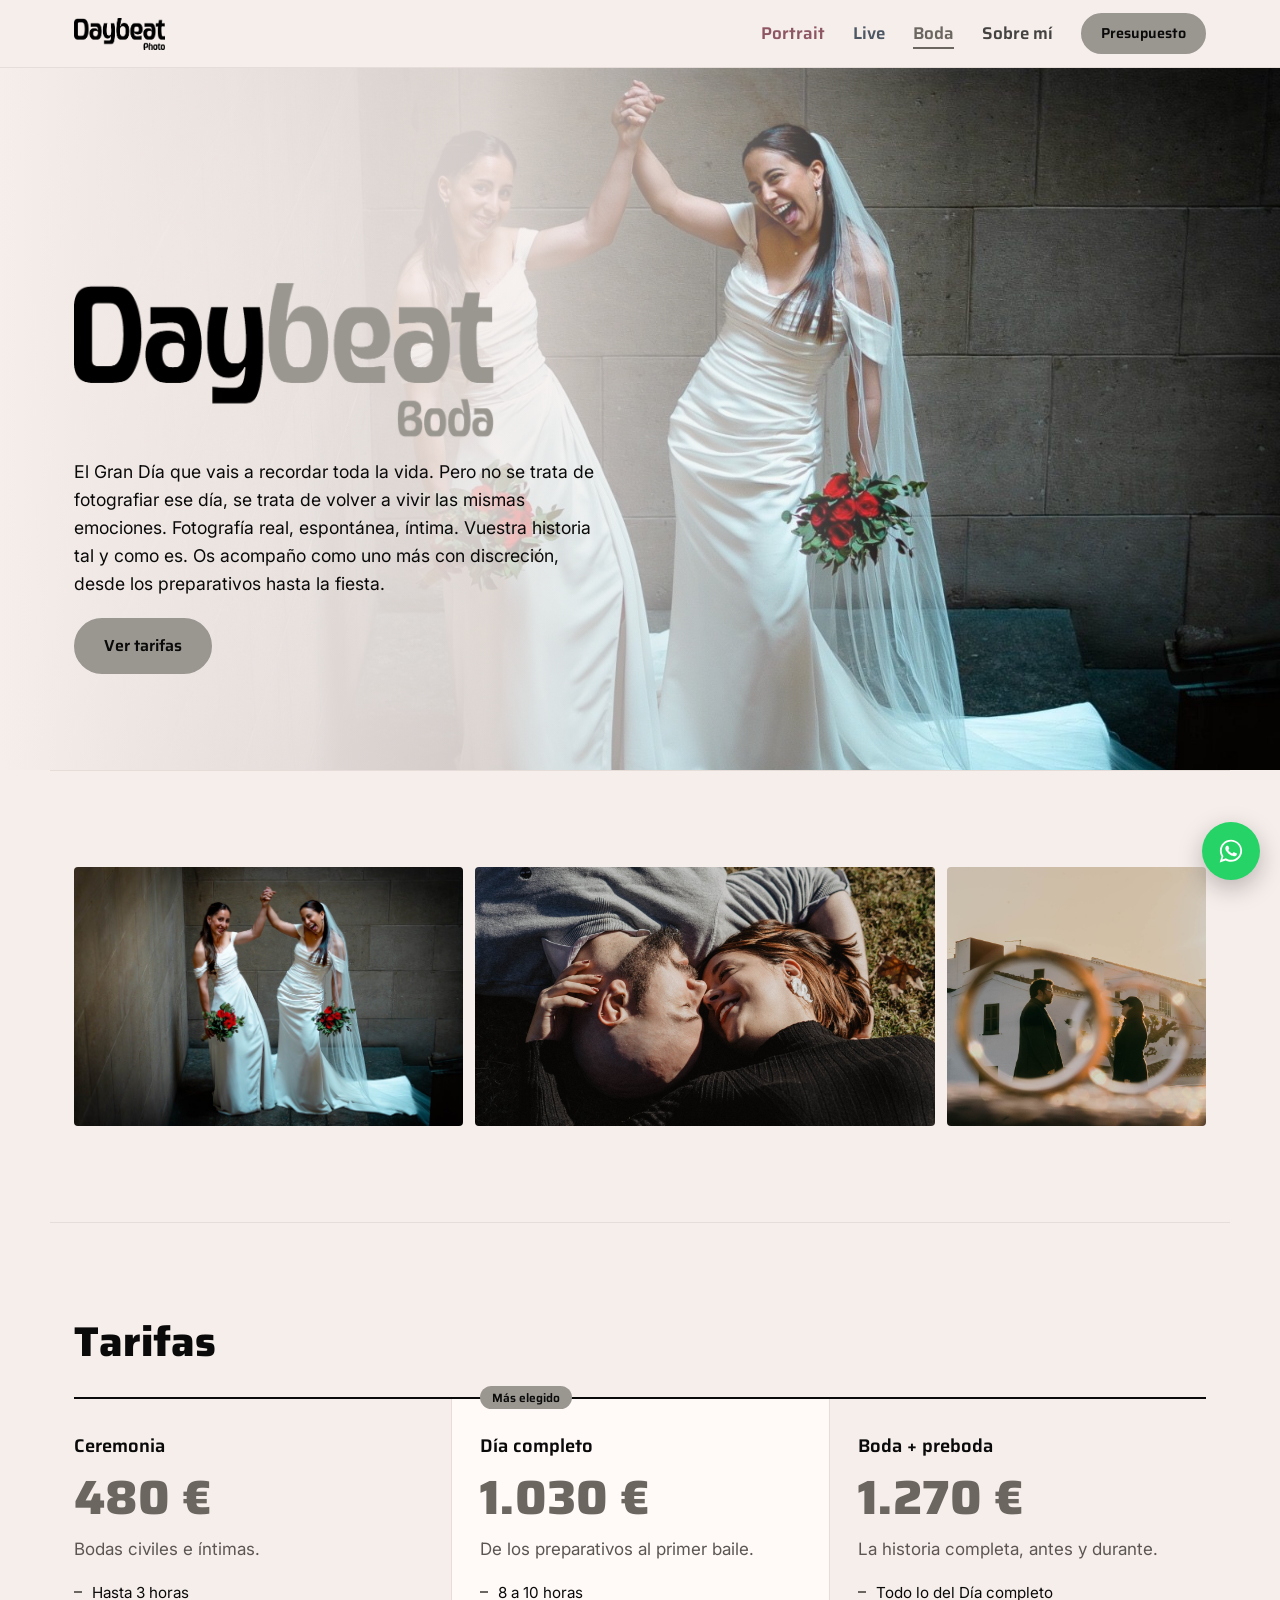
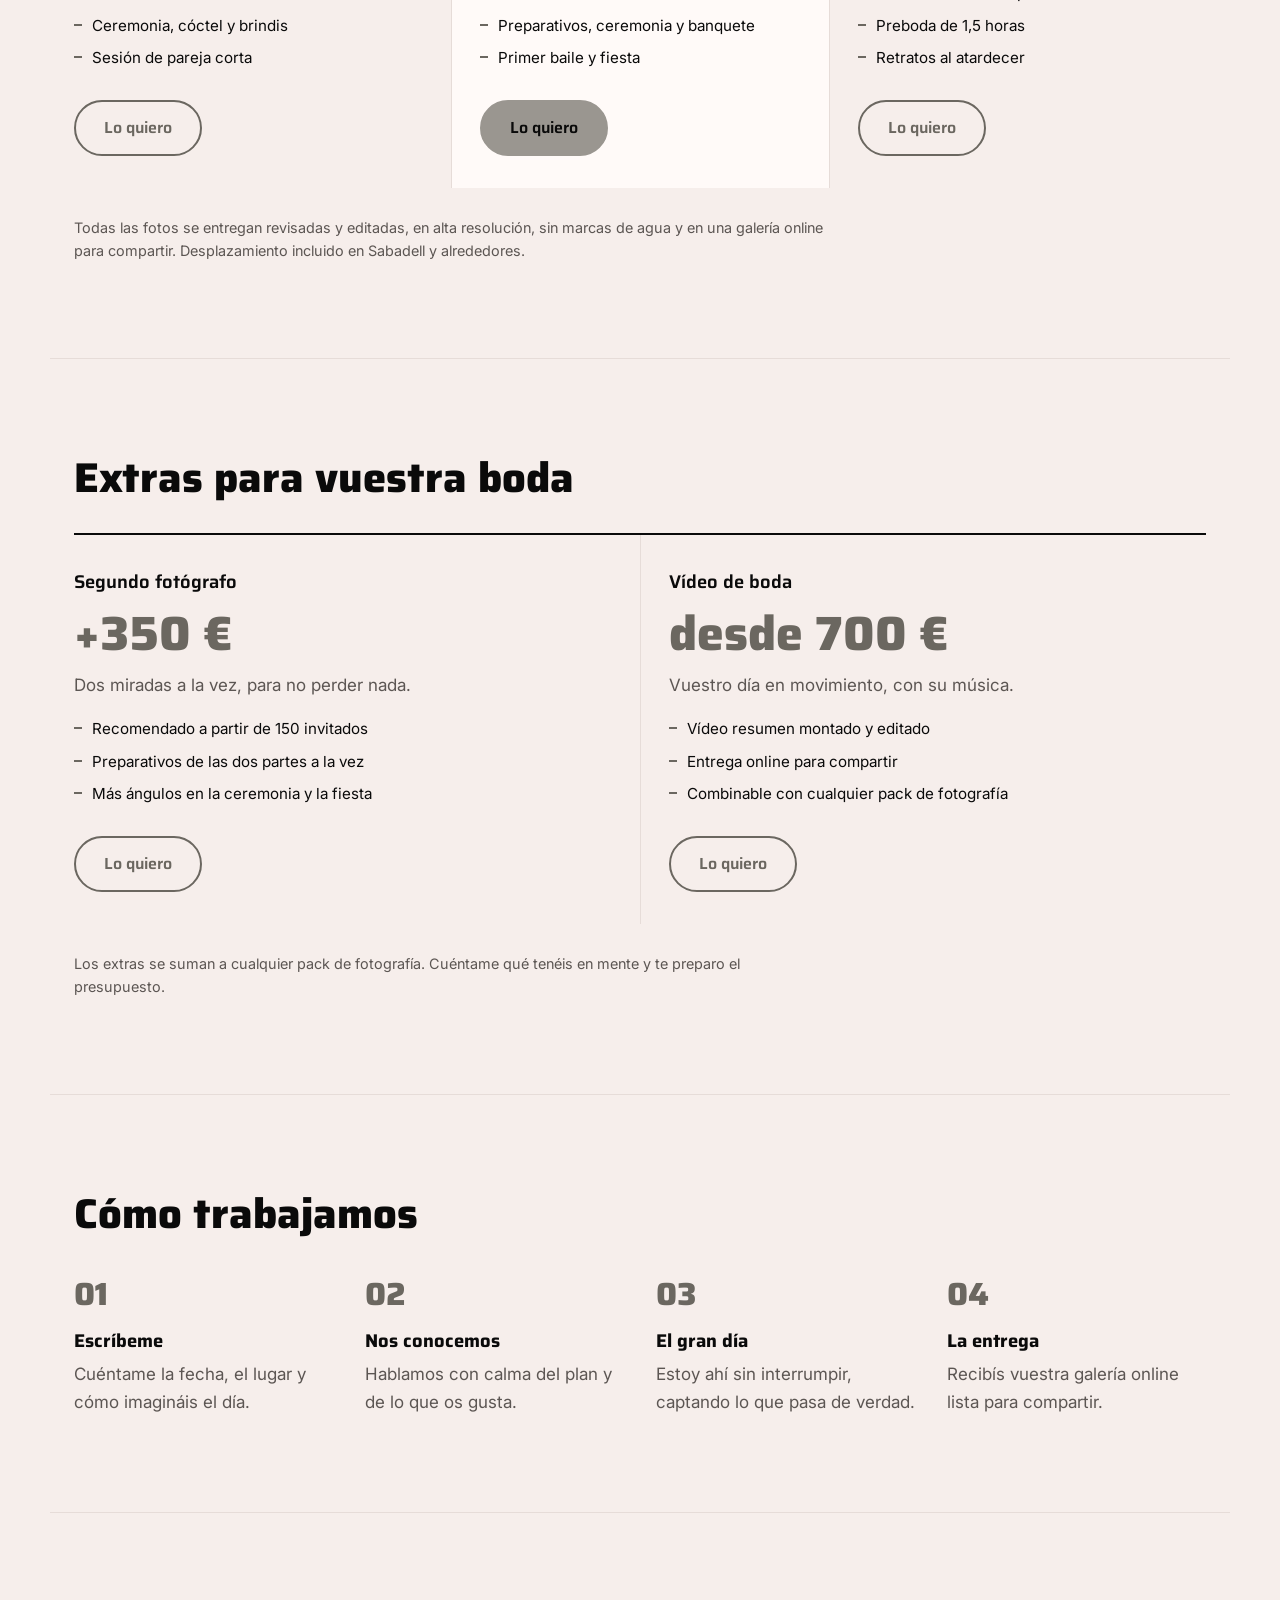
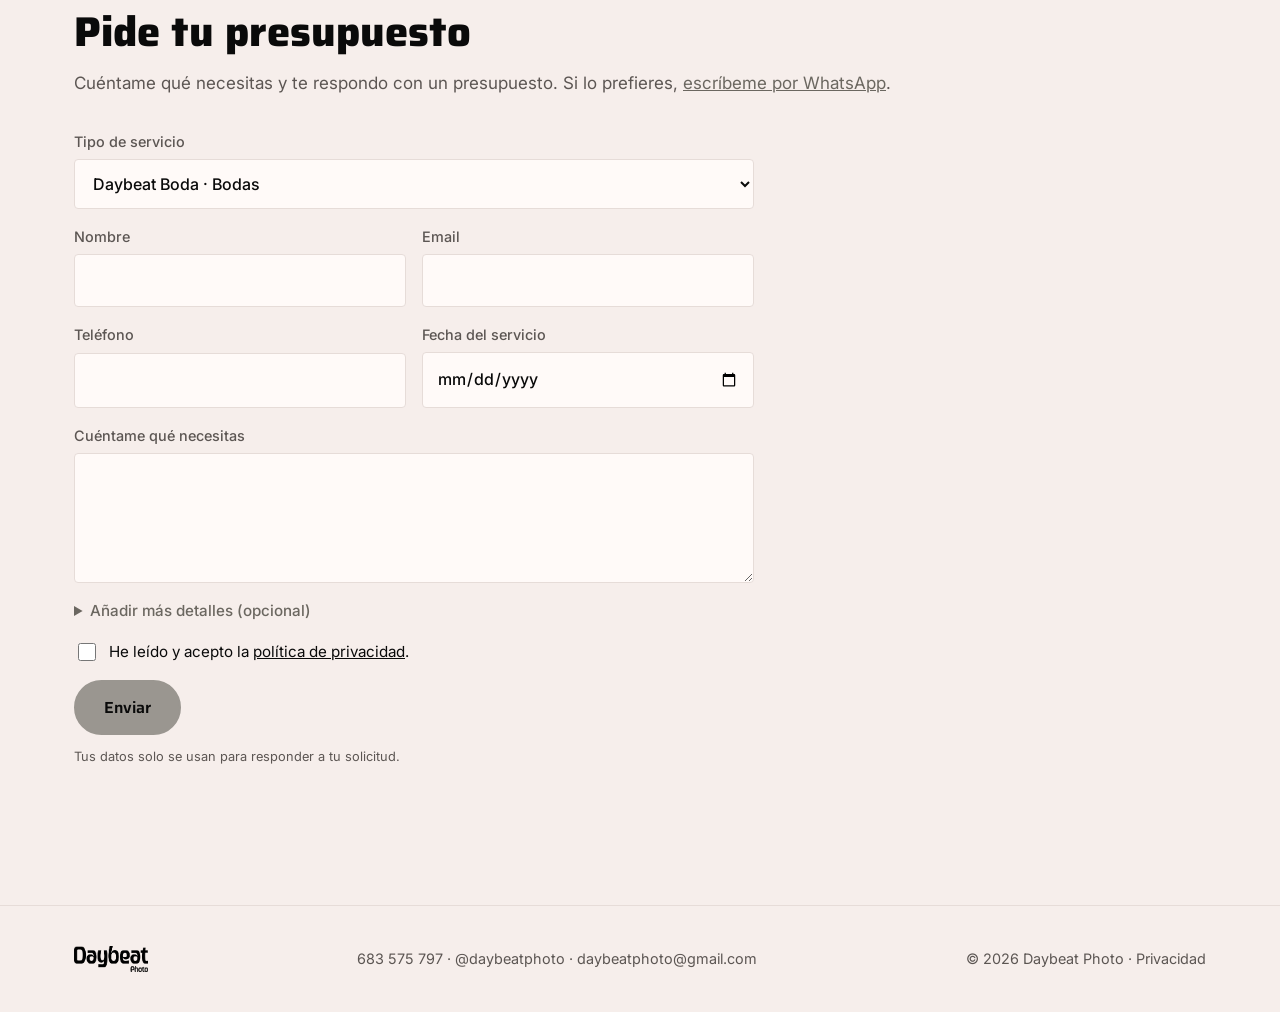
==== commit b4f7cd2f: "Boda: extras de segundo fotógrafo y vídeo Co-Authored-By: Claude Opus 5.5 (1M context) <noreply@anth" ====
--- a/boda.html
+++ b/boda.html
@@ -83,6 +83,35 @@
       <p class="note">Todas las fotos se entregan revisadas y editadas, en alta resolución, sin marcas de agua y en una galería online para compartir. Desplazamiento incluido en Sabadell y alrededores.</p>
     </section>
 
+    <section id="extras">
+      <h2>Extras para vuestra boda</h2>
+      <div class="packs cols-2">
+        <article class="pack">
+          <h4>Segundo fotógrafo</h4>
+          <p class="price">+350 €</p>
+          <p class="pack-desc">Dos miradas a la vez, para no perder nada.</p>
+          <ul>
+            <li>Recomendado a partir de 150 invitados</li>
+            <li>Preparativos de las dos partes a la vez</li>
+            <li>Más ángulos en la ceremonia y la fiesta</li>
+          </ul>
+          <a href="#contacto" class="btn btn-outline" data-servicio="Bodas" data-pack="Segundo fotógrafo (+350 €)">Lo quiero</a>
+        </article>
+        <article class="pack">
+          <h4>Vídeo de boda</h4>
+          <p class="price">desde 700 €</p>
+          <p class="pack-desc">Vuestro día en movimiento, con su música.</p>
+          <ul>
+            <li>Vídeo resumen montado y editado</li>
+            <li>Entrega online para compartir</li>
+            <li>Combinable con cualquier pack de fotografía</li>
+          </ul>
+          <a href="#contacto" class="btn btn-outline" data-servicio="Bodas" data-pack="Vídeo de boda (desde 700 €)">Lo quiero</a>
+        </article>
+      </div>
+      <p class="note">Los extras se suman a cualquier pack de fotografía. Cuéntame qué tenéis en mente y te preparo el presupuesto.</p>
+    </section>
+
     <section class="how">
       <h2>Cómo trabajamos</h2>
       <ol class="steps">
--- a/styles.css
+++ b/styles.css
@@ -57,7 +57,7 @@
 .home-hero { position: relative; height: 100svh; min-height: 560px; max-width: none !important; padding: 0 !important;
   display: grid; place-items: center; text-align: center; color: #fff; overflow: hidden; }
 .hero-bg, .hero-bg img { position: absolute; inset: 0; width: 100%; height: 100%; }
-.hero-bg img { object-fit: cover; object-position: center; animation: hero-zoom 14s cubic-bezier(.2,.6,.2,1) both; }
+.hero-bg img { object-fit: cover; object-position: center 40%; animation: hero-zoom 14s cubic-bezier(.2,.6,.2,1) both; }
 @keyframes hero-zoom { from { transform: scale(1.25); } to { transform: scale(1); } }
 .hero-bg::after { content: ""; position: absolute; inset: 0; background: linear-gradient(180deg, rgba(0,0,0,.45), rgba(0,0,0,.35) 45%, rgba(0,0,0,.65)); }
 .home-hero-inner { position: relative; padding: 0 24px; display: grid; justify-items: center; gap: 20px; }
@@ -94,6 +94,7 @@
 .packs { display: grid; gap: 0; border-top: 2px solid var(--text); }
 .cols-4 { grid-template-columns: repeat(4, 1fr); }
 .cols-3 { grid-template-columns: repeat(3, 1fr); }
+.cols-2 { grid-template-columns: repeat(2, 1fr); }
 .pack { position: relative; padding: 32px 28px 32px 0; display: flex; flex-direction: column; gap: 10px; }
 .pack + .pack { padding-left: 28px; border-left: 1px solid var(--line); }
 .pack h4 { font-family: var(--display); font-weight: 600; font-size: 1.15rem; margin: 0; }
@@ -170,7 +171,7 @@
   .cover-img { position: relative; height: 46svh; }
   .cover::after { display: none; }
   .cover-inner { padding: 32px 18px 8px; }
-  .cols-4, .cols-3, .steps, .row { grid-template-columns: 1fr; }
+  .cols-4, .cols-3, .cols-2, .steps, .row { grid-template-columns: 1fr; }
   .pack, .pack + .pack, .pack.featured { padding: 28px 0; border-left: 0; }
   .pack + .pack { border-top: 1px solid var(--line); }
   .pack.featured { padding: 28px 18px; }
@@ -196,4 +197,4 @@
 .legal-page h2 { font-size: 1.3rem; margin: 36px 0 8px; }
 .legal-page p { margin: 0; color: var(--muted); }
 .legal-page a { color: var(--text); }
-@media (max-width: 760px) { .hero-bg img { object-position: 75% center; } }
+@media (max-width: 760px) { .hero-bg img { object-position: 38% center; } }
